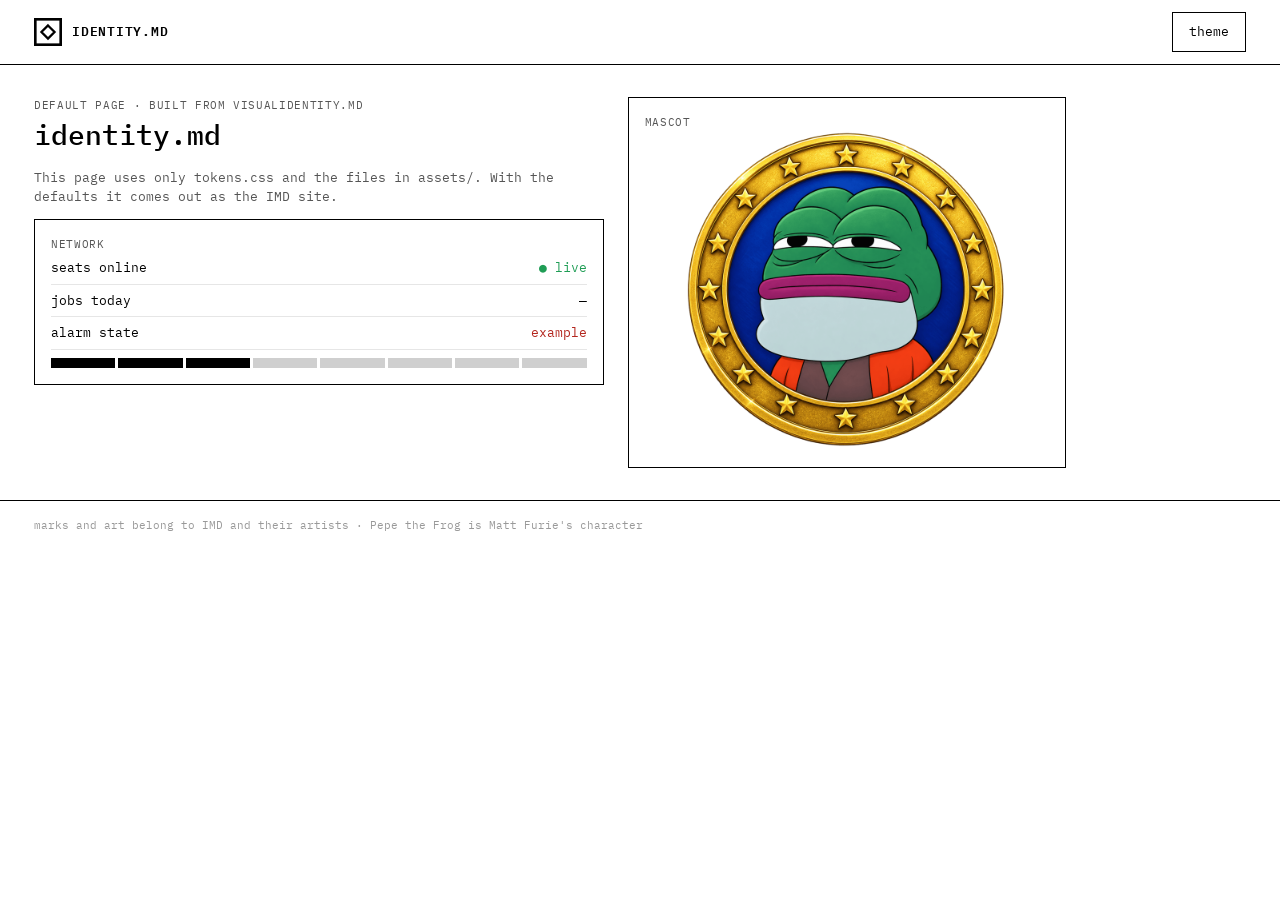
==== example/index.html @ b2214942 "VisualIdentity.md Edition 2 entry: IMD's official identity package" ====
<!doctype html>
<html lang="en">
<head>
<meta charset="utf-8">
<meta name="viewport" content="width=device-width,initial-scale=1">
<title>IMD default page</title>
<link rel="icon" href="../assets/imd-icon.svg">
<link rel="preconnect" href="https://fonts.googleapis.com">
<link href="https://fonts.googleapis.com/css2?family=IBM+Plex+Mono:wght@400;500;600&display=swap" rel="stylesheet">
<link rel="stylesheet" href="../tokens.css">
<style>
*{box-sizing:border-box;margin:0}
body{background:var(--paper);color:var(--ink);font:13px/1.5 var(--mono)}
header{display:flex;align-items:center;justify-content:space-between;padding:12px var(--gutter);border-bottom:var(--rule)}
.brand{display:flex;align-items:center;gap:10px;font-weight:600;letter-spacing:var(--track)}
.brand img{width:28px;height:28px}
[data-theme=dark] .brand img{filter:invert(1)}
.pill{height:var(--pill-h);padding:0 16px;border:var(--rule);background:var(--paper);color:var(--ink);font:inherit;cursor:pointer}
.pill:hover{background:var(--hover)}
main{padding:32px var(--gutter);display:grid;gap:24px;grid-template-columns:1fr;max-width:1100px}
@media(min-width:760px){main{grid-template-columns:1.3fr 1fr}}
h1{font-size:28px;font-weight:500}
.label{font-size:var(--label);letter-spacing:var(--track);text-transform:uppercase;color:var(--dim)}
.box{border:var(--rule);padding:16px}
.row{display:flex;justify-content:space-between;border-bottom:1px solid var(--soft);padding:6px 0}
.ok{color:var(--ok)}.alarm{color:var(--alarm)}
.seg{display:flex;gap:3px;margin-top:8px}.seg i{flex:1;height:10px;background:var(--seg-light)}.seg i.on{background:var(--ink)}
.face{width:100%;max-width:320px;display:block;margin:auto}
footer{padding:16px var(--gutter);border-top:var(--rule);color:var(--faint);font-size:11px}
</style>
</head>
<body>
<header>
  <div class="brand"><img src="../assets/imd-icon.svg" alt="">IDENTITY.MD</div>
  <button class="pill" onclick="var r=document.documentElement;r.dataset.theme=r.dataset.theme==='dark'?'light':'dark'">theme</button>
</header>
<main>
  <section>
    <p class="label">default page · built from visualidentity.md</p>
    <h1>identity.md</h1>
    <p style="margin:12px 0;color:var(--dim)">This page uses only tokens.css and the files in assets/. With the defaults it comes out as the IMD site.</p>
    <div class="box">
      <p class="label">network</p>
      <div class="row"><span>seats online</span><span class="ok">● live</span></div>
      <div class="row"><span>jobs today</span><span>—</span></div>
      <div class="row"><span>alarm state</span><span class="alarm">example</span></div>
      <div class="seg"><i class="on"></i><i class="on"></i><i class="on"></i><i></i><i></i><i></i><i></i><i></i></div>
    </div>
  </section>
  <section class="box">
    <p class="label">mascot</p>
    <img class="face" src="../assets/imd-coin-pepe-800.png" alt="IMD Pepe coin">
  </section>
</main>
<footer>marks and art belong to IMD and their artists · Pepe the Frog is Matt Furie's character</footer>
</body>
</html>
---- tokens.css ----
/* IMD visual identity tokens, copied from imd.fun's stylesheet on 2026-10-14. */
:root{color-scheme:light;--paper:#fff;--ink:#000;--dim:#555;--faint:#999;--mute:#bbb;--soft:#e6e6e6;--hover:#f4f4f4;--seg-mid:#666;--seg-light:#cfcfcf;--alarm:#b3261e;--ok:#1f9d55;--rule:1.5px solid var(--ink);--mono:"IBM Plex Mono",ui-monospace,SFMono-Regular,Menlo,monospace;--gutter:clamp(16px,4vw,34px);--label:11px;--track:0.06em;--pill-h:40px}
:root[data-theme=dark]{color-scheme:dark;--paper:#000;--ink:#fff;--dim:#9a9a9a;--faint:#666;--mute:#4a4a4a;--soft:#262626;--hover:#141414;--seg-mid:#8a8a8a;--seg-light:#3a3a3a;--alarm:#ff6b62;--ok:#3ecf7a;--rule:1.5px solid #fff}
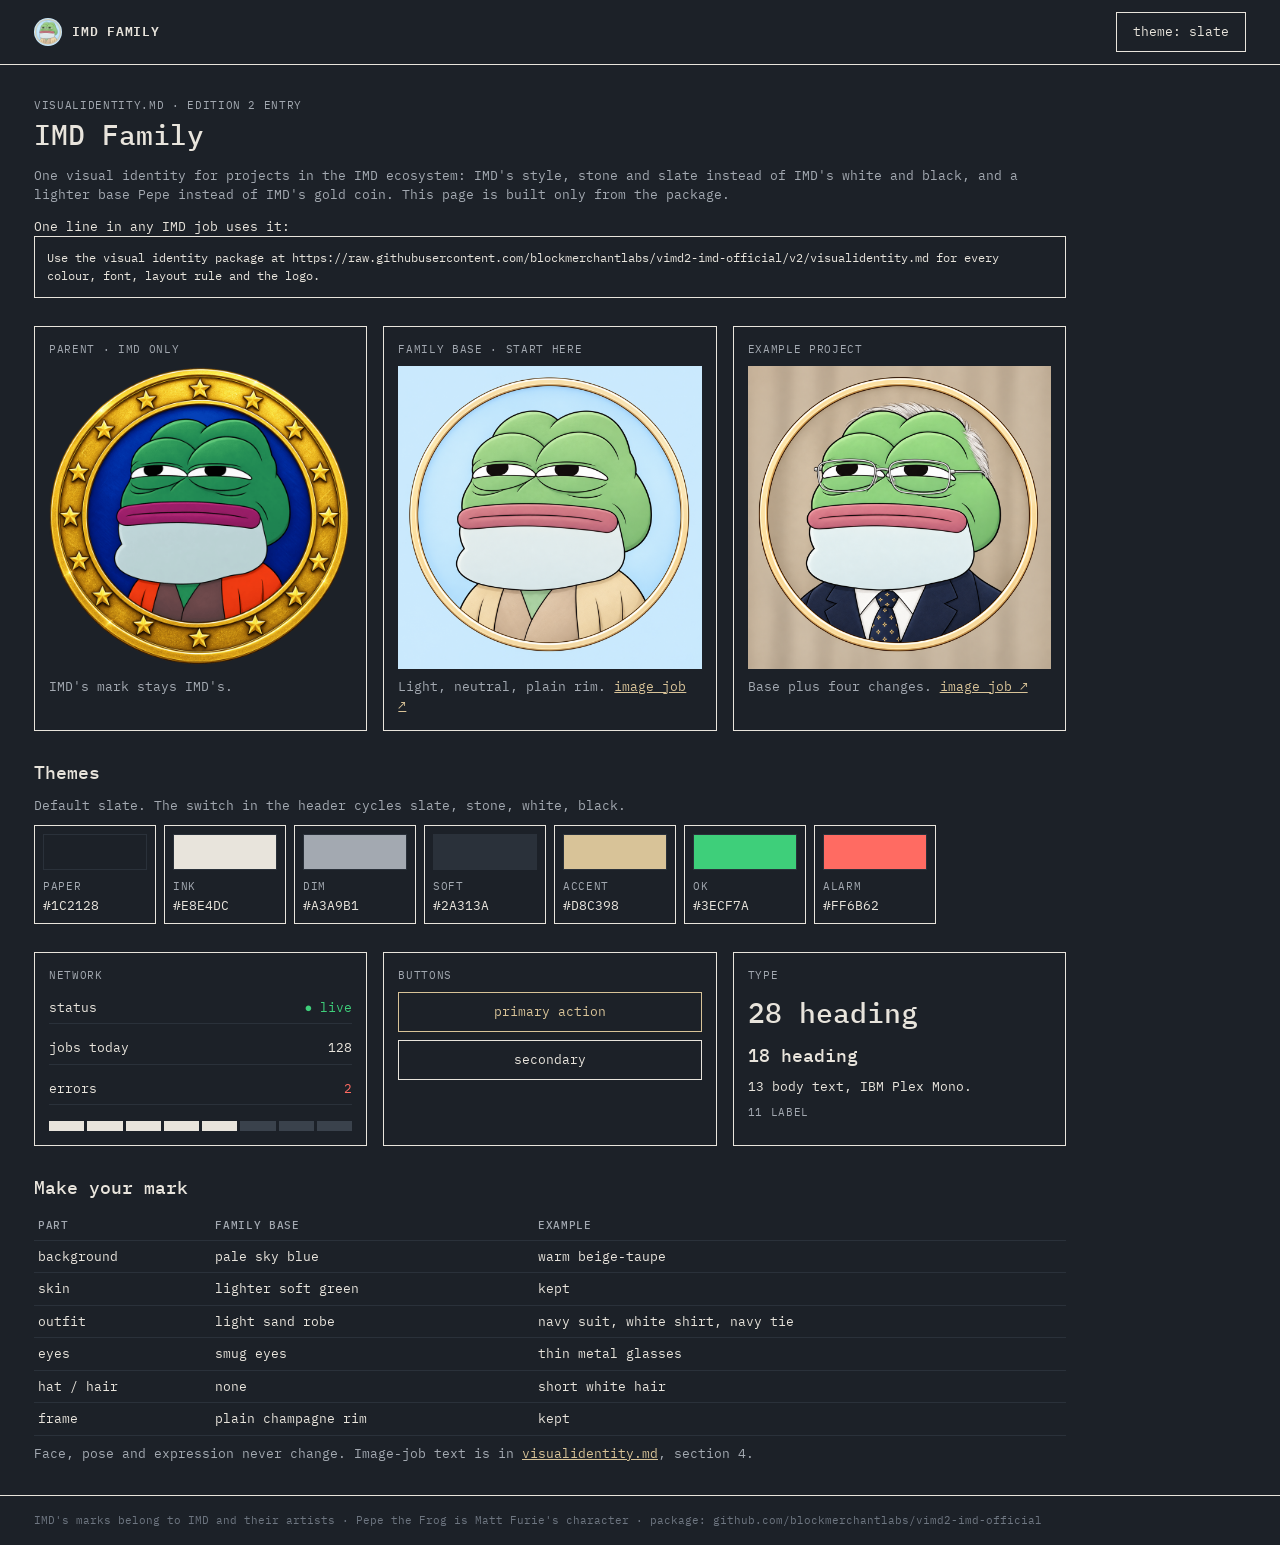
==== commit 48fcc8a0: "IMD Family identity: slate default, stone/white/black themes, one-link guide, showcase" ====
--- a/example/index.html
+++ b/example/index.html
@@ -1,57 +1,135 @@
 <!doctype html>
-<html lang="en">
+<html lang="en" data-theme="slate">
 <head>
 <meta charset="utf-8">
 <meta name="viewport" content="width=device-width,initial-scale=1">
-<title>IMD default page</title>
-<link rel="icon" href="../assets/imd-icon.svg">
+<title>IMD Family</title>
+<link rel="icon" href="../assets/family-base-pepe.png">
 <link rel="preconnect" href="https://fonts.googleapis.com">
 <link href="https://fonts.googleapis.com/css2?family=IBM+Plex+Mono:wght@400;500;600&display=swap" rel="stylesheet">
 <link rel="stylesheet" href="../tokens.css">
 <style>
 *{box-sizing:border-box;margin:0}
-body{background:var(--paper);color:var(--ink);font:13px/1.5 var(--mono)}
-header{display:flex;align-items:center;justify-content:space-between;padding:12px var(--gutter);border-bottom:var(--rule)}
+html,body{background:var(--paper);color:var(--ink)}
+body{font:var(--body)/1.5 var(--mono)}
+header{display:flex;align-items:center;justify-content:space-between;gap:12px;padding:12px var(--gutter);border-bottom:var(--rule)}
 .brand{display:flex;align-items:center;gap:10px;font-weight:600;letter-spacing:var(--track)}
-.brand img{width:28px;height:28px}
-[data-theme=dark] .brand img{filter:invert(1)}
+.brand img{width:28px;height:28px;border-radius:50%}
 .pill{height:var(--pill-h);padding:0 16px;border:var(--rule);background:var(--paper);color:var(--ink);font:inherit;cursor:pointer}
 .pill:hover{background:var(--hover)}
-main{padding:32px var(--gutter);display:grid;gap:24px;grid-template-columns:1fr;max-width:1100px}
-@media(min-width:760px){main{grid-template-columns:1.3fr 1fr}}
-h1{font-size:28px;font-weight:500}
+.pill.primary{border-color:var(--accent);color:var(--accent)}
+main{padding:32px var(--gutter);max-width:1100px;display:grid;gap:28px}
+h1{font-size:var(--h1);font-weight:500}
+h2{font-size:var(--h2);font-weight:500;margin-bottom:10px}
 .label{font-size:var(--label);letter-spacing:var(--track);text-transform:uppercase;color:var(--dim)}
-.box{border:var(--rule);padding:16px}
+.dim{color:var(--dim)}
+a{color:var(--accent)}
+a:focus-visible,.pill:focus-visible{outline:2px solid var(--accent);outline-offset:2px}
+.grid3{display:grid;gap:16px;grid-template-columns:1fr}
+@media(min-width:760px){.grid3{grid-template-columns:repeat(3,1fr)}}
+.box{border:var(--rule);padding:14px;display:grid;gap:8px;align-content:start}
+.box img{width:100%;height:auto;display:block}
+.swatches{display:grid;gap:8px;grid-template-columns:repeat(auto-fill,minmax(120px,1fr))}
+.sw{border:var(--rule);padding:8px}
+.sw i{display:block;height:36px;border:1px solid var(--soft);margin-bottom:6px}
+table{border-collapse:collapse;width:100%}
+td,th{border-bottom:1px solid var(--soft);padding:6px 4px;text-align:left;vertical-align:top}
+th{font-weight:500;color:var(--dim);font-size:var(--label);letter-spacing:var(--track);text-transform:uppercase}
 .row{display:flex;justify-content:space-between;border-bottom:1px solid var(--soft);padding:6px 0}
 .ok{color:var(--ok)}.alarm{color:var(--alarm)}
 .seg{display:flex;gap:3px;margin-top:8px}.seg i{flex:1;height:10px;background:var(--seg-light)}.seg i.on{background:var(--ink)}
-.face{width:100%;max-width:320px;display:block;margin:auto}
+pre{border:var(--rule);padding:12px;white-space:pre-wrap;word-break:break-word;font:12px/1.5 var(--mono)}
 footer{padding:16px var(--gutter);border-top:var(--rule);color:var(--faint);font-size:11px}
 </style>
 </head>
 <body>
 <header>
-  <div class="brand"><img src="../assets/imd-icon.svg" alt="">IDENTITY.MD</div>
-  <button class="pill" onclick="var r=document.documentElement;r.dataset.theme=r.dataset.theme==='dark'?'light':'dark'">theme</button>
+  <div class="brand"><img src="../assets/family-base-pepe.png" alt="">IMD FAMILY</div>
+  <button class="pill" id="themeBtn" type="button">theme: slate</button>
 </header>
 <main>
   <section>
-    <p class="label">default page · built from visualidentity.md</p>
-    <h1>identity.md</h1>
-    <p style="margin:12px 0;color:var(--dim)">This page uses only tokens.css and the files in assets/. With the defaults it comes out as the IMD site.</p>
+    <p class="label">visualidentity.md · edition 2 entry</p>
+    <h1>IMD Family</h1>
+    <p class="dim" style="margin-top:10px">One visual identity for projects in the IMD ecosystem: IMD's style, stone and slate instead of IMD's white and black, and a lighter base Pepe instead of IMD's gold coin. This page is built only from the package.</p>
+    <p style="margin-top:12px">One line in any IMD job uses it:</p>
+<pre>Use the visual identity package at https://raw.githubusercontent.com/blockmerchantlabs/vimd2-imd-official/v2/visualidentity.md for every colour, font, layout rule and the logo.</pre>
+  </section>
+
+  <section class="grid3">
+    <div class="box">
+      <p class="label">parent · IMD only</p>
+      <img src="../assets/imd-coin-pepe-800.png" alt="IMD's own coin Pepe">
+      <p class="dim">IMD's mark stays IMD's.</p>
+    </div>
+    <div class="box">
+      <p class="label">family base · start here</p>
+      <img src="../assets/family-base-pepe.png" alt="The family base Pepe">
+      <p class="dim">Light, neutral, plain rim. <a href="https://explorer.imd.fun/jobs/0de5b3c1-0435-4ef3-9158-00231d3cde02">image job ↗</a></p>
+    </div>
+    <div class="box">
+      <p class="label">example project</p>
+      <img src="../assets/example-investor-pepe.png" alt="Example variant in a navy suit">
+      <p class="dim">Base plus four changes. <a href="https://explorer.imd.fun/jobs/de4618d8-66ce-42b2-ba9b-2f13a8e88ce9">image job ↗</a></p>
+    </div>
+  </section>
+
+  <section>
+    <h2>Themes</h2>
+    <p class="dim" style="margin-bottom:10px">Default slate. The switch in the header cycles slate, stone, white, black.</p>
+    <div class="swatches" id="sw"></div>
+  </section>
+
+  <section class="grid3">
     <div class="box">
       <p class="label">network</p>
-      <div class="row"><span>seats online</span><span class="ok">● live</span></div>
-      <div class="row"><span>jobs today</span><span>—</span></div>
-      <div class="row"><span>alarm state</span><span class="alarm">example</span></div>
-      <div class="seg"><i class="on"></i><i class="on"></i><i class="on"></i><i></i><i></i><i></i><i></i><i></i></div>
+      <div class="row"><span>status</span><span class="ok">● live</span></div>
+      <div class="row"><span>jobs today</span><span>128</span></div>
+      <div class="row"><span>errors</span><span class="alarm">2</span></div>
+      <div class="seg"><i class="on"></i><i class="on"></i><i class="on"></i><i class="on"></i><i class="on"></i><i></i><i></i><i></i></div>
+    </div>
+    <div class="box">
+      <p class="label">buttons</p>
+      <button class="pill primary" type="button">primary action</button>
+      <button class="pill" type="button">secondary</button>
+    </div>
+    <div class="box">
+      <p class="label">type</p>
+      <p style="font-size:var(--h1);font-weight:500">28 heading</p>
+      <p style="font-size:var(--h2);font-weight:500">18 heading</p>
+      <p>13 body text, IBM Plex Mono.</p>
+      <p class="label">11 label</p>
     </div>
   </section>
-  <section class="box">
-    <p class="label">mascot</p>
-    <img class="face" src="../assets/imd-coin-pepe-800.png" alt="IMD Pepe coin">
+
+  <section>
+    <h2>Make your mark</h2>
+    <table>
+      <tr><th>Part</th><th>Family base</th><th>Example</th></tr>
+      <tr><td>background</td><td>pale sky blue</td><td>warm beige-taupe</td></tr>
+      <tr><td>skin</td><td>lighter soft green</td><td>kept</td></tr>
+      <tr><td>outfit</td><td>light sand robe</td><td>navy suit, white shirt, navy tie</td></tr>
+      <tr><td>eyes</td><td>smug eyes</td><td>thin metal glasses</td></tr>
+      <tr><td>hat / hair</td><td>none</td><td>short white hair</td></tr>
+      <tr><td>frame</td><td>plain champagne rim</td><td>kept</td></tr>
+    </table>
+    <p class="dim" style="margin-top:8px">Face, pose and expression never change. Image-job text is in <a href="https://raw.githubusercontent.com/blockmerchantlabs/vimd2-imd-official/v2/visualidentity.md">visualidentity.md</a>, section 4.</p>
   </section>
 </main>
-<footer>marks and art belong to IMD and their artists · Pepe the Frog is Matt Furie's character</footer>
+<footer>IMD's marks belong to IMD and their artists · Pepe the Frog is Matt Furie's character · package: github.com/blockmerchantlabs/vimd2-imd-official</footer>
+<script>
+(function(){
+  var T=["slate","stone","white","black"],r=document.documentElement,b=document.getElementById("themeBtn");
+  var saved=null;try{saved=localStorage.getItem("imd-family-theme")}catch(e){}
+  function set(t){r.dataset.theme=t;b.textContent="theme: "+t;try{localStorage.setItem("imd-family-theme",t)}catch(e){}draw()}
+  b.onclick=function(){set(T[(T.indexOf(r.dataset.theme)+1)%T.length])};
+  function draw(){
+    var cs=getComputedStyle(r),names=["paper","ink","dim","soft","accent","ok","alarm"],h="";
+    names.forEach(function(n){var v=cs.getPropertyValue("--"+n).trim();h+='<div class="sw"><i style="background:'+v+'"></i><span class="label">'+n+'</span><br>'+v+'</div>'});
+    document.getElementById("sw").innerHTML=h;
+  }
+  set(T.indexOf(saved)>=0?saved:"slate");
+})();
+</script>
 </body>
 </html>
--- a/tokens.css
+++ b/tokens.css
@@ -1,3 +1,16 @@
-/* IMD visual identity tokens, copied from imd.fun's stylesheet on 2026-10-14. */
-:root{color-scheme:light;--paper:#fff;--ink:#000;--dim:#555;--faint:#999;--mute:#bbb;--soft:#e6e6e6;--hover:#f4f4f4;--seg-mid:#666;--seg-light:#cfcfcf;--alarm:#b3261e;--ok:#1f9d55;--rule:1.5px solid var(--ink);--mono:"IBM Plex Mono",ui-monospace,SFMono-Regular,Menlo,monospace;--gutter:clamp(16px,4vw,34px);--label:11px;--track:0.06em;--pill-h:40px}
-:root[data-theme=dark]{color-scheme:dark;--paper:#000;--ink:#fff;--dim:#9a9a9a;--faint:#666;--mute:#4a4a4a;--soft:#262626;--hover:#141414;--seg-mid:#8a8a8a;--seg-light:#3a3a3a;--alarm:#ff6b62;--ok:#3ecf7a;--rule:1.5px solid #fff}
+/* IMD Family visual identity, tokens. Default theme: slate. Others: stone, white, black.
+   Set the theme with <html data-theme="slate|stone|white|black">. No attribute = slate. */
+:root,:root[data-theme=slate]{color-scheme:dark;
+  --paper:#1C2128;--ink:#E8E4DC;--dim:#A3A9B1;--faint:#6E7681;--mute:#4A525C;--soft:#2A313A;--hover:#242A32;
+  --accent:#D8C398;--ok:#3ECF7A;--alarm:#FF6B62;--seg-light:#3A424C}
+:root[data-theme=stone]{color-scheme:light;
+  --paper:#ECE8E1;--ink:#222831;--dim:#5A6068;--faint:#8A8F96;--mute:#B9B4AB;--soft:#DCD7CE;--hover:#E4DFD7;
+  --accent:#8A6D3B;--ok:#1F9D55;--alarm:#B3261E;--seg-light:#CFC9BF}
+:root[data-theme=white]{color-scheme:light;
+  --paper:#FFFFFF;--ink:#000000;--dim:#555555;--faint:#999999;--mute:#BBBBBB;--soft:#E6E6E6;--hover:#F4F4F4;
+  --accent:#8A6D3B;--ok:#1F9D55;--alarm:#B3261E;--seg-light:#CFCFCF}
+:root[data-theme=black]{color-scheme:dark;
+  --paper:#000000;--ink:#FFFFFF;--dim:#9A9A9A;--faint:#666666;--mute:#4A4A4A;--soft:#262626;--hover:#141414;
+  --accent:#D8C398;--ok:#3ECF7A;--alarm:#FF6B62;--seg-light:#3A3A3A}
+:root{--rule:1.5px solid var(--ink);--mono:"IBM Plex Mono",ui-monospace,SFMono-Regular,Menlo,monospace;
+  --gutter:clamp(16px,4vw,34px);--label:11px;--body:13px;--h2:18px;--h1:28px;--track:0.06em;--pill-h:40px;--radius:0}
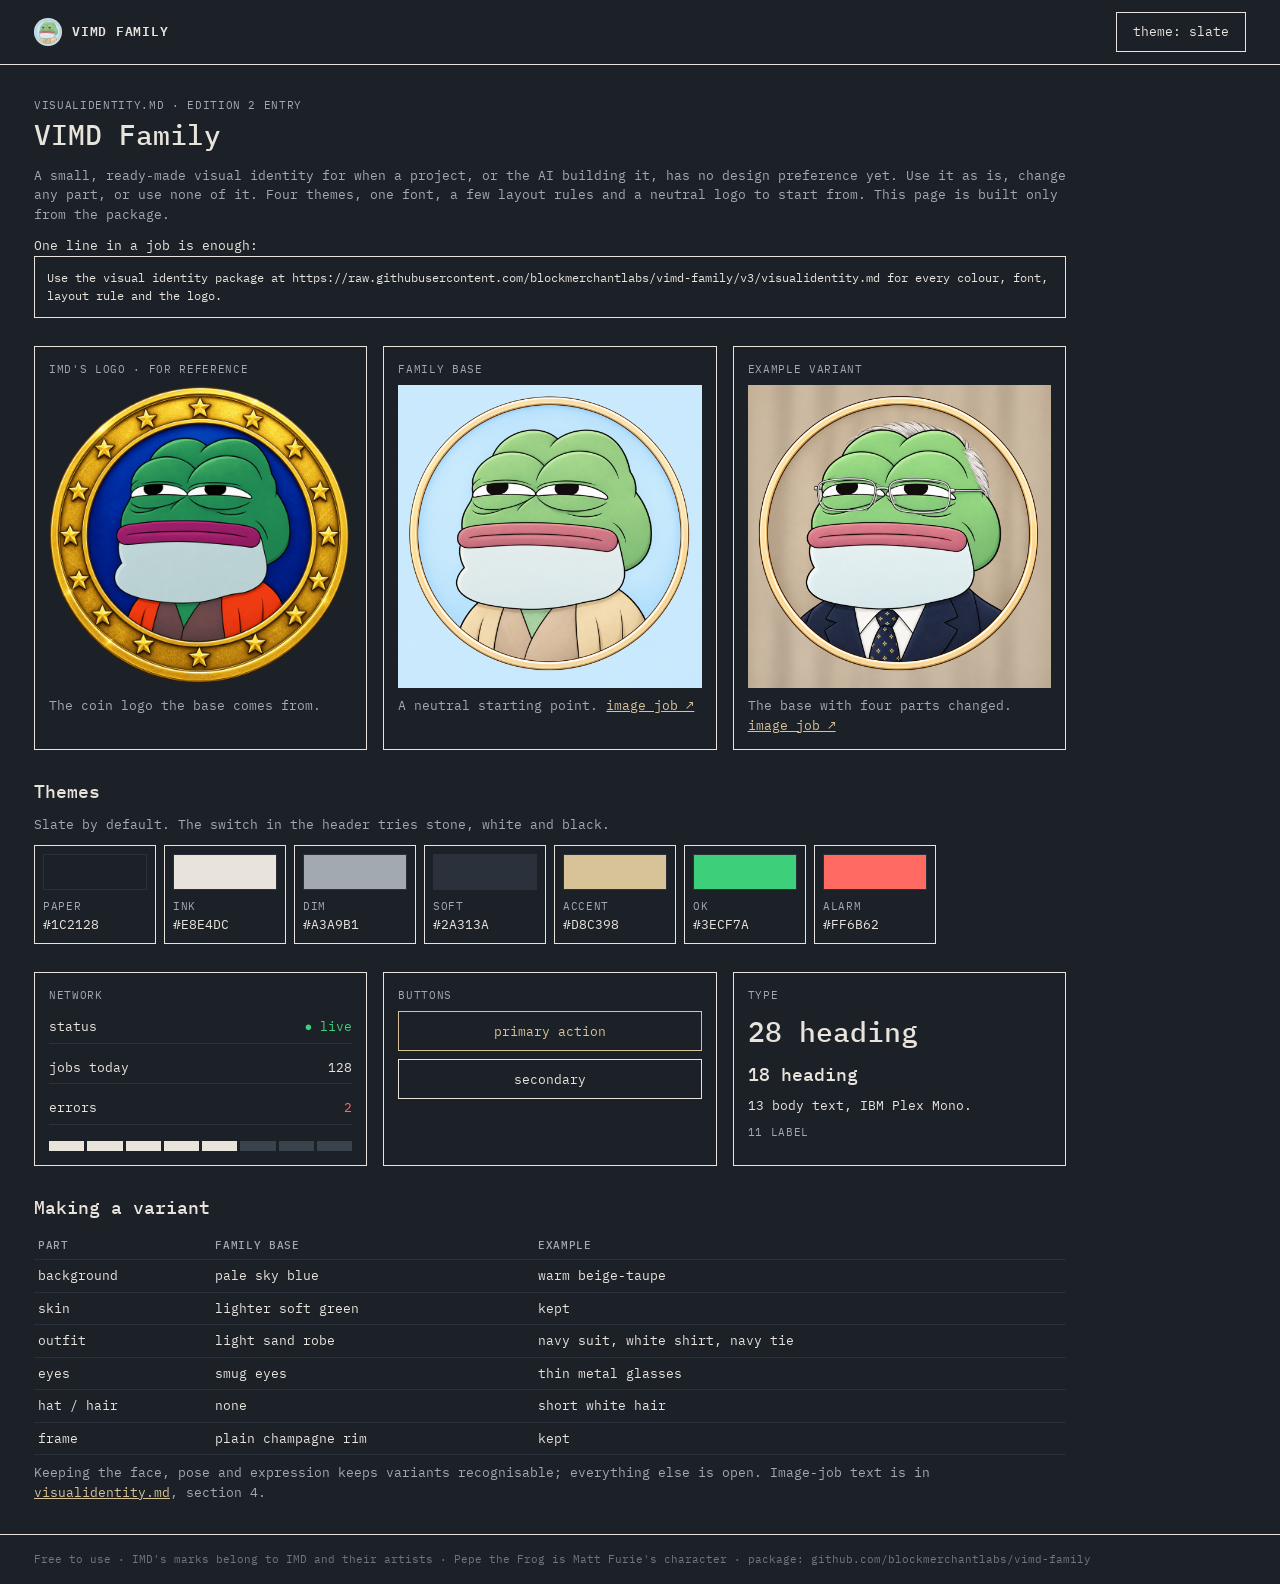
==== commit 4b750a26: "VIMD Family: lightweight default framing, renamed, links pinned to v3" ====
--- a/example/index.html
+++ b/example/index.html
@@ -3,7 +3,7 @@
 <head>
 <meta charset="utf-8">
 <meta name="viewport" content="width=device-width,initial-scale=1">
-<title>IMD Family</title>
+<title>VIMD Family</title>
 <link rel="icon" href="../assets/family-base-pepe.png">
 <link rel="preconnect" href="https://fonts.googleapis.com">
 <link href="https://fonts.googleapis.com/css2?family=IBM+Plex+Mono:wght@400;500;600&display=swap" rel="stylesheet">
@@ -44,39 +44,39 @@
 </head>
 <body>
 <header>
-  <div class="brand"><img src="../assets/family-base-pepe.png" alt="">IMD FAMILY</div>
+  <div class="brand"><img src="../assets/family-base-pepe.png" alt="">VIMD FAMILY</div>
   <button class="pill" id="themeBtn" type="button">theme: slate</button>
 </header>
 <main>
   <section>
     <p class="label">visualidentity.md · edition 2 entry</p>
-    <h1>IMD Family</h1>
-    <p class="dim" style="margin-top:10px">One visual identity for projects in the IMD ecosystem: IMD's style, stone and slate instead of IMD's white and black, and a lighter base Pepe instead of IMD's gold coin. This page is built only from the package.</p>
-    <p style="margin-top:12px">One line in any IMD job uses it:</p>
-<pre>Use the visual identity package at https://raw.githubusercontent.com/blockmerchantlabs/vimd2-imd-official/v2/visualidentity.md for every colour, font, layout rule and the logo.</pre>
+    <h1>VIMD Family</h1>
+    <p class="dim" style="margin-top:10px">A small, ready-made visual identity for when a project, or the AI building it, has no design preference yet. Use it as is, change any part, or use none of it. Four themes, one font, a few layout rules and a neutral logo to start from. This page is built only from the package.</p>
+    <p style="margin-top:12px">One line in a job is enough:</p>
+<pre>Use the visual identity package at https://raw.githubusercontent.com/blockmerchantlabs/vimd-family/v3/visualidentity.md for every colour, font, layout rule and the logo.</pre>
   </section>
 
   <section class="grid3">
     <div class="box">
-      <p class="label">parent · IMD only</p>
+      <p class="label">IMD's logo · for reference</p>
       <img src="../assets/imd-coin-pepe-800.png" alt="IMD's own coin Pepe">
-      <p class="dim">IMD's mark stays IMD's.</p>
+      <p class="dim">The coin logo the base comes from.</p>
     </div>
     <div class="box">
-      <p class="label">family base · start here</p>
+      <p class="label">family base</p>
       <img src="../assets/family-base-pepe.png" alt="The family base Pepe">
-      <p class="dim">Light, neutral, plain rim. <a href="https://explorer.imd.fun/jobs/0de5b3c1-0435-4ef3-9158-00231d3cde02">image job ↗</a></p>
+      <p class="dim">A neutral starting point. <a href="https://explorer.imd.fun/jobs/0de5b3c1-0435-4ef3-9158-00231d3cde02">image job ↗</a></p>
     </div>
     <div class="box">
-      <p class="label">example project</p>
+      <p class="label">example variant</p>
       <img src="../assets/example-investor-pepe.png" alt="Example variant in a navy suit">
-      <p class="dim">Base plus four changes. <a href="https://explorer.imd.fun/jobs/de4618d8-66ce-42b2-ba9b-2f13a8e88ce9">image job ↗</a></p>
+      <p class="dim">The base with four parts changed. <a href="https://explorer.imd.fun/jobs/de4618d8-66ce-42b2-ba9b-2f13a8e88ce9">image job ↗</a></p>
     </div>
   </section>
 
   <section>
     <h2>Themes</h2>
-    <p class="dim" style="margin-bottom:10px">Default slate. The switch in the header cycles slate, stone, white, black.</p>
+    <p class="dim" style="margin-bottom:10px">Slate by default. The switch in the header tries stone, white and black.</p>
     <div class="swatches" id="sw"></div>
   </section>
 
@@ -103,7 +103,7 @@
   </section>
 
   <section>
-    <h2>Make your mark</h2>
+    <h2>Making a variant</h2>
     <table>
       <tr><th>Part</th><th>Family base</th><th>Example</th></tr>
       <tr><td>background</td><td>pale sky blue</td><td>warm beige-taupe</td></tr>
@@ -113,15 +113,15 @@
       <tr><td>hat / hair</td><td>none</td><td>short white hair</td></tr>
       <tr><td>frame</td><td>plain champagne rim</td><td>kept</td></tr>
     </table>
-    <p class="dim" style="margin-top:8px">Face, pose and expression never change. Image-job text is in <a href="https://raw.githubusercontent.com/blockmerchantlabs/vimd2-imd-official/v2/visualidentity.md">visualidentity.md</a>, section 4.</p>
+    <p class="dim" style="margin-top:8px">Keeping the face, pose and expression keeps variants recognisable; everything else is open. Image-job text is in <a href="https://raw.githubusercontent.com/blockmerchantlabs/vimd-family/v3/visualidentity.md">visualidentity.md</a>, section 4.</p>
   </section>
 </main>
-<footer>IMD's marks belong to IMD and their artists · Pepe the Frog is Matt Furie's character · package: github.com/blockmerchantlabs/vimd2-imd-official</footer>
+<footer>Free to use · IMD's marks belong to IMD and their artists · Pepe the Frog is Matt Furie's character · package: github.com/blockmerchantlabs/vimd-family</footer>
 <script>
 (function(){
   var T=["slate","stone","white","black"],r=document.documentElement,b=document.getElementById("themeBtn");
-  var saved=null;try{saved=localStorage.getItem("imd-family-theme")}catch(e){}
-  function set(t){r.dataset.theme=t;b.textContent="theme: "+t;try{localStorage.setItem("imd-family-theme",t)}catch(e){}draw()}
+  var saved=null;try{saved=localStorage.getItem("vimd-family-theme")}catch(e){}
+  function set(t){r.dataset.theme=t;b.textContent="theme: "+t;try{localStorage.setItem("vimd-family-theme",t)}catch(e){}draw()}
   b.onclick=function(){set(T[(T.indexOf(r.dataset.theme)+1)%T.length])};
   function draw(){
     var cs=getComputedStyle(r),names=["paper","ink","dim","soft","accent","ok","alarm"],h="";
--- a/tokens.css
+++ b/tokens.css
@@ -1,14 +1,14 @@
-/* IMD Family visual identity, tokens. Default theme: slate. Others: stone, white, black.
+/* VIMD Family visual identity, tokens. Default theme: slate. Others: stone, white, black.
    Set the theme with <html data-theme="slate|stone|white|black">. No attribute = slate. */
 :root,:root[data-theme=slate]{color-scheme:dark;
   --paper:#1C2128;--ink:#E8E4DC;--dim:#A3A9B1;--faint:#6E7681;--mute:#4A525C;--soft:#2A313A;--hover:#242A32;
   --accent:#D8C398;--ok:#3ECF7A;--alarm:#FF6B62;--seg-light:#3A424C}
 :root[data-theme=stone]{color-scheme:light;
-  --paper:#ECE8E1;--ink:#222831;--dim:#5A6068;--faint:#8A8F96;--mute:#B9B4AB;--soft:#DCD7CE;--hover:#E4DFD7;
-  --accent:#8A6D3B;--ok:#1F9D55;--alarm:#B3261E;--seg-light:#CFC9BF}
+  --paper:#ECE8E1;--ink:#222831;--dim:#5A6068;--faint:#7D828A;--mute:#B9B4AB;--soft:#DCD7CE;--hover:#E4DFD7;
+  --accent:#7A5F30;--ok:#13703C;--alarm:#B3261E;--seg-light:#CFC9BF}
 :root[data-theme=white]{color-scheme:light;
-  --paper:#FFFFFF;--ink:#000000;--dim:#555555;--faint:#999999;--mute:#BBBBBB;--soft:#E6E6E6;--hover:#F4F4F4;
-  --accent:#8A6D3B;--ok:#1F9D55;--alarm:#B3261E;--seg-light:#CFCFCF}
+  --paper:#FFFFFF;--ink:#000000;--dim:#555555;--faint:#8C8C8C;--mute:#BBBBBB;--soft:#E6E6E6;--hover:#F4F4F4;
+  --accent:#8A6D3B;--ok:#13793F;--alarm:#B3261E;--seg-light:#CFCFCF}
 :root[data-theme=black]{color-scheme:dark;
   --paper:#000000;--ink:#FFFFFF;--dim:#9A9A9A;--faint:#666666;--mute:#4A4A4A;--soft:#262626;--hover:#141414;
   --accent:#D8C398;--ok:#3ECF7A;--alarm:#FF6B62;--seg-light:#3A3A3A}
